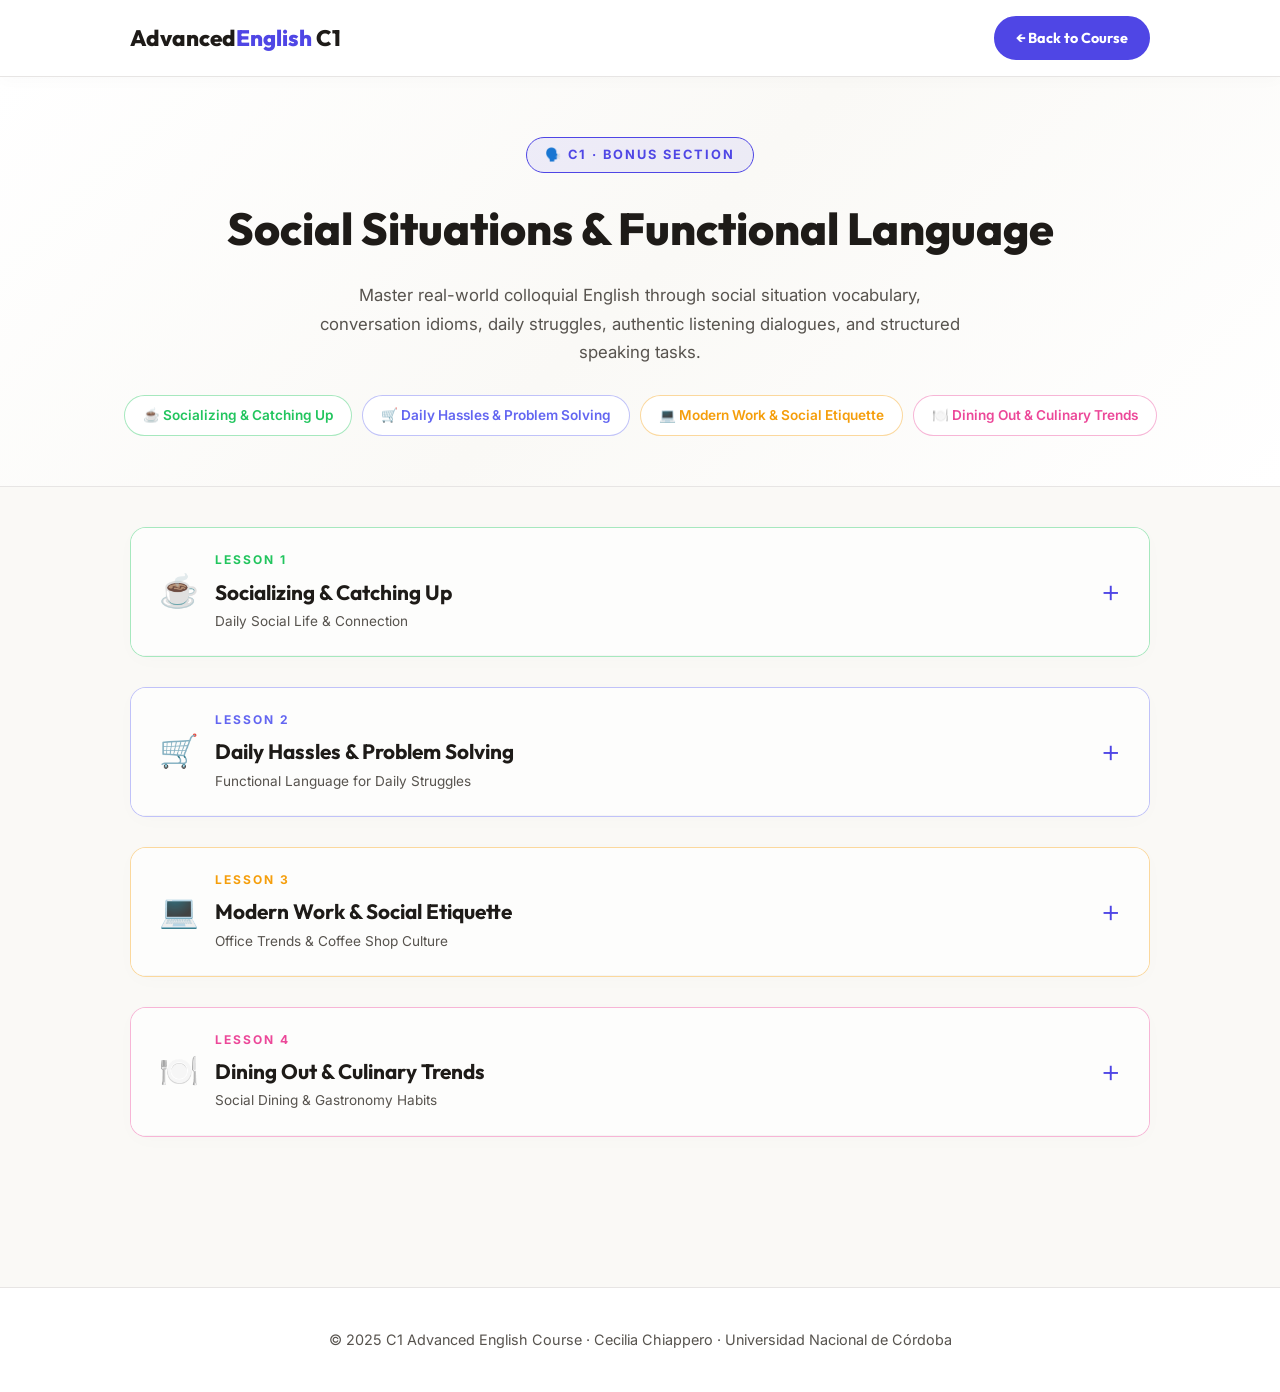
==== everyday.html @ 6a21ec32 "feat: replace word stress with social situations, add everyday colloquials, and implement interactiv" ====
<!DOCTYPE html>
<html lang="en">
<head>
    <meta charset="UTF-8">
    <meta name="viewport" content="width=device-width, initial-scale=1.0">
    <title>Social Situations &amp; Functional Language | C1 Advanced English</title>
    <meta name="description" content="Build real-world colloquial English skills through social situation vocabulary, conversation idioms, daily hassles, listening dialogues, and structured speaking tasks.">
    <link rel="preconnect" href="https://fonts.googleapis.com">
    <link href="https://fonts.googleapis.com/css2?family=Inter:wght@300;400;500;600&family=Outfit:wght@500;700;800&display=swap" rel="stylesheet">
    <style>
        *, *::before, *::after { margin:0; padding:0; box-sizing:border-box; }

        :root {
            --bg: #faf9f6; /* Premium soft warm cream */
            --bg2: #ffffff; /* Pure white cards */
            --gold: #0d9488; /* Premium Teal Accent */
            --text: #1e1b18; /* Deep charcoal dark text */
            --muted: #57534e; /* Stone gray */
            --radius: 16px;
            --font-body: 'Inter', sans-serif;
            --font-head: 'Outfit', sans-serif;
            --accent-electric: #4f46e5; /* Premium Indigo */
        }

        body { background:var(--bg); color:var(--text); font-family:var(--font-body); line-height:1.7; }

        /* ── Header ── */
        header {
            background: #ffffff;
            border-bottom: 1px solid #e7e5e4;
            padding: 16px 0;
            position: sticky; top:0; z-index:100;
            box-shadow: 0 4px 15px rgba(0,0,0,0.02);
        }
        .hd-inner { max-width:1060px; margin:0 auto; padding:0 20px; display:flex; justify-content:space-between; align-items:center; flex-wrap:wrap; gap:10px; }
        .logo { font-family:var(--font-head); font-size:1.4rem; font-weight:800; color:var(--text); }
        .logo span { color:var(--accent-electric); }
        .back-btn {
            background: var(--accent-electric); border:2px solid var(--accent-electric); color:#ffffff;
            padding:8px 20px; border-radius:50px; font-weight:700; font-size:0.9rem;
            cursor:pointer; transition:all 0.3s; text-decoration:none; font-family:var(--font-head);
        }
        .back-btn:hover { background:#ffffff; color:var(--accent-electric); transform: translateY(-2px); box-shadow: 0 4px 15px rgba(79, 70, 229, 0.15); }

        /* ── Hero ── */
        .hero {
            background: linear-gradient(135deg, #ffffff 0%, #faf9f6 50%, #ffffff 100%);
            padding: 60px 20px 50px;
            text-align: center;
            border-bottom: 1px solid #e7e5e4;
        }
        .hero-badge {
            display:inline-block; background:rgba(79, 70, 229, 0.08); border:1px solid var(--accent-electric);
            color:var(--accent-electric); padding:6px 18px; border-radius:50px; font-size:0.8rem;
            font-weight:700; letter-spacing:2px; text-transform:uppercase; margin-bottom:18px;
        }
        .hero h1 { font-family:var(--font-head); font-size:clamp(1.8rem,4vw,2.8rem); font-weight:800; color:var(--text); margin-bottom:14px; }
        .hero p { color:var(--muted); max-width:640px; margin:0 auto 28px; font-size:1.05rem; }
        .topic-pills { display:flex; justify-content:center; flex-wrap:wrap; gap:10px; }
        .pill {
            padding:8px 18px; border-radius:50px; font-size:0.85rem; font-weight:600;
            border:1px solid; cursor:pointer; transition:all 0.3s; background: #ffffff !important;
        }
        .pill:hover { transform: translateY(-2px); box-shadow: 0 4px 10px rgba(0,0,0,0.05); }

        /* ── Main ── */
        main { max-width:1060px; margin:40px auto; padding:0 20px 80px; }

        /* ── Lesson Card ── */
        .lesson-card {
            border-radius:var(--radius); margin-bottom:30px; overflow:hidden;
            border:1px solid #e7e5e4;
            background:#ffffff;
            transition: all 0.3s ease;
            box-shadow: 0 4px 20px rgba(0, 0, 0, 0.015);
        }
        .lesson-card:hover { border-color:var(--accent-electric); box-shadow:0 10px 30px rgba(0,0,0,0.03); }
        .lesson-card[open] { border-color:var(--accent-electric); box-shadow:0 15px 40px rgba(0,0,0,0.04); }
        .lesson-header {
            padding:22px 28px; display:flex; justify-content:space-between; align-items:center;
            cursor:pointer; list-style:none; background:#fdfdfc; border-bottom: 1px solid #f5f5f4;
            transition: background 0.3s;
        }
        .lesson-header:hover { background:#f5f5f4; }
        .lesson-header-left { display:flex; align-items:center; gap:16px; }
        .lesson-emoji { font-size:2rem; }
        .lesson-label { font-size:0.75rem; font-weight:700; letter-spacing:2px; text-transform:uppercase; margin-bottom:4px; }
        .lesson-title { font-family:var(--font-head); font-size:1.3rem; font-weight:700; color:var(--text); }
        .lesson-sub { font-size:0.85rem; color:var(--muted); }
        details[open] .toggle-icon::after { content:'−'; }
        .toggle-icon::after { content:'+'; font-size:2rem; color:var(--accent-electric); font-weight:300; }

        .lesson-body { padding:0 28px 28px; animation:fadeSlide 0.3s ease; }
        @keyframes fadeSlide { from{opacity:0;transform:translateY(-8px)} to{opacity:1;transform:translateY(0)} }

        /* ── Section ── */
        .sec { margin-top:32px; padding-top:28px; border-top:1px solid #e7e5e4; }
        .sec-label {
            display:inline-block; padding:5px 16px; border-radius:50px;
            font-size:0.75rem; font-weight:700; letter-spacing:1.5px; text-transform:uppercase;
            margin-bottom:16px; border:1px solid; background: #ffffff !important;
        }
        .sec h3 { font-family:var(--font-head); font-size:1.15rem; margin-bottom:14px; color:var(--text); }

        /* ── News Vocab ── */
        .vocab-grid { display:grid; grid-template-columns:repeat(auto-fit,minmax(270px,1fr)); gap:12px; }
        .vocab-item {
            background:#ffffff; border-radius:12px; padding:16px;
            border: 1px solid #e7e5e4;
            border-left:4px solid var(--gold); display:flex; flex-direction:column; gap:6px;
            box-shadow: 0 4px 15px rgba(0,0,0,0.01);
            transition: all 0.3s;
        }
        .vocab-item:hover { transform: translateY(-2px); box-shadow: 0 6px 20px rgba(0,0,0,0.02); }
        .vocab-word-row { display:flex; align-items:center; gap:10px; }
        .vocab-item strong { font-size:1.1rem; color:var(--gold); }
        .vocab-item .v-def { font-size:0.9rem; color:var(--muted); }
        .vocab-item .v-ex { font-size:0.85rem; font-style:italic; color:var(--muted); opacity: 0.95; }
        
        .play-btn {
            width:32px; height:32px; border-radius:50%; background:var(--accent-electric); border:none;
            cursor:pointer; font-size:0.8rem; display:flex; align-items:center; justify-content:center;
            flex-shrink:0; transition:transform 0.2s, box-shadow 0.2s; color:#ffffff; font-weight:700;
        }
        .play-btn:hover { transform:scale(1.15); box-shadow:0 4px 12px rgba(79, 70, 229, 0.3); }

        /* ── Current Affairs ── */
        .ca-card {
            background: #ffffff; border-radius: 14px; overflow: hidden;
            border: 1px solid #e7e5e4;
            box-shadow: 0 4px 15px rgba(0,0,0,0.01);
        }
        .ca-headline-bar {
            padding: 14px 20px; background: #faf9f6;
            border-bottom: 1px solid #e7e5e4;
        }
        .ca-headline-bar h4 { font-family:var(--font-head); font-size:1.05rem; color:var(--text); margin-bottom:6px; line-height:1.4; }
        .ca-meta { display:flex; gap:8px; flex-wrap:wrap; }
        .ca-badge {
            display:inline-block; padding:3px 12px; border-radius:50px;
            font-size:0.72rem; font-weight:700; letter-spacing:1px; text-transform:uppercase;
            background: #ffffff; border:1px solid #e7e5e4; color:var(--gold);
        }
        .ca-body { padding: 16px 20px; }
        .ca-quote {
            font-style: italic; font-size:0.95rem; color:var(--muted);
            border-left:3px solid var(--accent-electric); padding-left:14px; margin-bottom:14px; line-height:1.7;
        }
        .ca-summary { font-size:0.9rem; color:var(--muted); margin-bottom:16px; line-height:1.8; }

        /* ── Idioms ── */
        .idioms-grid { display:grid; grid-template-columns:repeat(auto-fit,minmax(270px,1fr)); gap:12px; }
        .idiom-card {
            background:#ffffff; border-radius:12px; padding:16px;
            border: 1px solid #e7e5e4;
            border-top:3px solid !important; display:flex; flex-direction:column; gap:6px;
            box-shadow: 0 4px 15px rgba(0,0,0,0.01);
            transition: all 0.3s;
        }
        .idiom-card:hover { transform: translateY(-2px); box-shadow: 0 6px 20px rgba(0,0,0,0.02); }
        .idiom-phrase { font-size:1rem; font-weight:700; color:var(--text); display:flex; align-items:center; gap:8px; }
        .idiom-meaning { font-size:0.88rem; color:var(--muted); }
        .idiom-ex { font-size:0.85rem; font-style:italic; color:var(--muted); opacity: 0.9; }

        /* ── Listening ── */
        .player-bar {
            display:flex; align-items:center; gap:14px; background:#faf9f6; border:1px solid #e7e5e4;
            padding:14px 20px; border-radius:50px; margin:12px 0;
        }
        .transcript-box {
            background:#faf9f6; padding:20px; border-radius:12px; border: 1px solid #e7e5e4;
            border-left:4px solid var(--gold); line-height:1.9; font-size:0.95rem;
            display:none; margin-top:10px; color: var(--text);
        }
        .show-btn {
            background:#ffffff; border:1px solid #cccccc;
            color:var(--text); padding:6px 18px; border-radius:50px; cursor:pointer;
            font-size:0.85rem; font-weight:600; transition:all 0.2s;
        }
        .show-btn:hover { background:#faf9f6; border-color: var(--accent-electric); color: var(--accent-electric); }

        /* ── Quiz ── */
        .quiz-item { margin-bottom:16px; padding:14px; background:#faf9f6; border: 1px solid #e7e5e4; border-radius:10px; }
        .quiz-q { font-weight:600; margin-bottom:10px; font-size:0.95rem; color: var(--text); }
        .opts { display:flex; flex-wrap:wrap; gap:8px; }
        .opt-btn {
            background:#ffffff; border:1px solid #cccccc;
            color:var(--text); padding:6px 16px; border-radius:50px; cursor:pointer;
            font-size:0.85rem; font-weight:500; transition:all 0.2s;
        }
        .opt-btn:hover { background:#faf9f6; border-color: var(--accent-electric); color: var(--accent-electric); }
        .opt-btn.correct { background:#d1fae5 !important; border-color:#10b981 !important; color:#065f46 !important; }
        .opt-btn.wrong { background:#fee2e2 !important; border-color:#ef4444 !important; color:#991b1b !important; }

        /* ── Discussion ── */
        .discussion-box {
            background:#ffffff; border-radius:12px; padding:20px; border:1px solid #e7e5e4;
            border-left:4px solid !important;
        }
        .discussion-prompt { font-size:1rem; margin-bottom:14px; font-weight:500; color: var(--text); }
        .tips-list { list-style:none; display:flex; flex-direction:column; gap:6px; margin-bottom:14px; }
        .tips-list li { font-size:0.85rem; color:var(--muted); padding-left:16px; position:relative; }
        .tips-list li::before { content:'💡'; position:absolute; left:-2px; }
        textarea.write-area {
            width:100%; min-height:120px; background:#ffffff;
            border:1px solid #cccccc; color:var(--text); padding:12px;
            border-radius:10px; font-family:var(--font-body); font-size:0.95rem;
            resize:vertical; transition:border-color 0.2s;
        }
        textarea.write-area:focus { outline:none; border-color:var(--accent-electric); box-shadow: 0 0 0 3px rgba(79, 70, 229, 0.1); }
        textarea.write-area::placeholder { color:#999999; }

        /* ── Fill Blanks ── */
        .blank-item { margin-bottom:14px; padding:14px; background:#faf9f6; border: 1px solid #e7e5e4; border-radius:10px; }
        .blank-sent { font-size:0.95rem; margin-bottom:10px; color: var(--text); }

        /* ── Footer ── */
        footer { text-align:center; padding:40px 20px; background:#ffffff; border-top:1px solid #e7e5e4; color:var(--muted); font-size:0.9rem; }

        /* ── Protection ── */
        #prot-overlay {
            display:none; position:fixed; inset:0; background:rgba(255,255,255,0.95);
            backdrop-filter:blur(10px); z-index:9999; align-items:center; justify-content:center;
        }
        .prot-msg { background:#fef2f2; border:1px solid #fecaca; border-radius:20px; padding:40px 50px; text-align:center; max-width:420px; }
        .prot-msg h2 { color:#b91c1c; margin-bottom:10px; }

        @media(max-width:640px){
            .lesson-header{ padding:18px 16px; }
            .lesson-body{ padding:0 16px 20px; }
            .lesson-title{ font-size:1.1rem; }
        }
    </style>
</head>
<body>

<header>
    <div class="hd-inner">
        <div class="logo">Advanced<span>English</span> C1</div>
        <a href="index.html" class="back-btn">← Back to Course</a>
    </div>
</header>

<div class="hero">
    <div class="hero-badge">🗣️ C1 · Bonus Section</div>
    <h1>Social Situations &amp; Functional Language</h1>
    <p>Master real-world colloquial English through social situation vocabulary, conversation idioms, daily struggles, authentic listening dialogues, and structured speaking tasks.</p>
    <div class="topic-pills" id="topic-pills"></div>
</div>

<main id="lessons-container"></main>

<footer>
    <p>© 2025 C1 Advanced English Course · Cecilia Chiappero · Universidad Nacional de Córdoba</p>
</footer>

<div id="prot-overlay" style="display:none; position:fixed; inset:0; background:rgba(255,255,255,0.95); backdrop-filter:blur(10px); z-index:9999; align-items:center; justify-content:center;">
    <div class="prot-msg">
        <span style="font-size:3rem;">🔒</span>
        <h2>Protected Content</h2>
        <p style="color: #991b1b; margin-bottom: 10px;">No permission to copy or redistribute.</p>
        <p style="color:var(--accent-electric); font-weight:700;">© 2025 C1 Course — Cecilia Chiappero</p>
    </div>
</div>

<script src="js/data_everyday.js"></script>
<script>
/* ── High-Fidelity Google Translate Neural TTS Audio Player ───────────────── */
let audioQueue = [];
let currentAudio = null;

window.speak = function(text) {
    window.stopAudio();
    if (!text) return;

    // Split text into ~180-char chunks on sentence boundaries
    const chunks = [];
    const maxLen = 180;
    let currentChunk = "";
    const words = text.split(" ");
    
    for (let word of words) {
        if ((currentChunk + " " + word).length > maxLen) {
            chunks.push(currentChunk.trim());
            currentChunk = word;
        } else {
            currentChunk += (currentChunk ? " " : "") + word;
        }
    }
    if (currentChunk.trim()) {
        chunks.push(currentChunk.trim());
    }

    // Build the queue of Google neural TTS URLs
    audioQueue = chunks.map(chunk => 
        `https://translate.google.com/translate_tts?ie=UTF-8&client=tw-ob&tl=en&q=${encodeURIComponent(chunk)}`
    );

    playNextInQueue();
};

function playNextInQueue() {
    if (audioQueue.length === 0) {
        currentAudio = null;
        return;
    }

    const url = audioQueue.shift();
    currentAudio = new Audio(url);
    
    currentAudio.addEventListener('ended', () => {
        playNextInQueue();
    });

    currentAudio.addEventListener('error', (e) => {
        console.error("Audio playback error, trying next chunk:", e);
        playNextInQueue();
    });

    currentAudio.play().catch(err => {
        console.error("Play failed:", err);
        playNextInQueue();
    });
}

window.stopAudio = function () {
    if (currentAudio) {
        currentAudio.pause();
        currentAudio = null;
    }
    audioQueue = [];
};

/* ── Protection ───────────────────────────────────────────────────── */
const overlay = document.getElementById('prot-overlay');
function showProt(){ overlay.style.display='flex'; setTimeout(()=>overlay.style.display='none',2500); }
document.addEventListener('contextmenu',e=>{e.preventDefault();showProt();});
document.addEventListener('copy',e=>{e.preventDefault();showProt();});
document.addEventListener('keydown',e=>{
    if(e.ctrlKey&&['c','p','s','u'].includes(e.key)){e.preventDefault();showProt();}
    if(e.key==='F12'){e.preventDefault();showProt();}
});
overlay.addEventListener('click',()=>overlay.style.display='none');

/* ── Helpers ──────────────────────────────────────────────────────── */
window.toggleBox = function(btn){
    const box = btn.nextElementSibling;
    const isHidden = box.style.display==='none'||!box.style.display;
    box.style.display = isHidden ? 'block' : 'none';
    btn.textContent = isHidden ? 'Hide Transcript' : 'Show Transcript';
};

window.checkOpt = function(btn, correct){
    const opts = btn.parentElement.querySelectorAll('.opt-btn');
    opts.forEach(b=>{ b.classList.remove('correct','wrong'); b.disabled=true; });
    btn.classList.add(correct ? 'correct' : 'wrong');
};

/* ── Render ───────────────────────────────────────────────────────── */
function render(){
    const pills = document.getElementById('topic-pills');
    const main  = document.getElementById('lessons-container');

    everydayData.lessons.forEach(lesson=>{
        // Pill
        const pill = document.createElement('span');
        pill.className='pill';
        pill.textContent = lesson.emoji+' '+lesson.theme;
        pill.style.cssText=`color:${lesson.color};border-color:${lesson.colorBorder};background:${lesson.colorLight};`;
        pill.onclick=()=>{ const el=document.getElementById('lesson-'+lesson.id); if(el){el.open=true;el.scrollIntoView({behavior:'smooth',block:'start'});} };
        pills.appendChild(pill);

        // Card
        const card = document.createElement('details');
        card.className='lesson-card'; card.id='lesson-'+lesson.id;
        card.style.cssText=`border-color:${lesson.colorBorder};`;

        card.innerHTML=`
        <summary class="lesson-header">
            <div class="lesson-header-left">
                <span class="lesson-emoji">${lesson.emoji}</span>
                <div>
                    <div class="lesson-label" style="color:${lesson.color};">Lesson ${lesson.id}</div>
                    <div class="lesson-title">${lesson.theme}</div>
                    <div class="lesson-sub">${lesson.subtitle}</div>
                </div>
            </div>
            <span class="toggle-icon"></span>
        </summary>
        <div class="lesson-body">

            <!-- 1. SOCIAL SITUATIONS VOCAB -->
            <div class="sec">
                <span class="sec-label" style="color:${lesson.color};border-color:${lesson.colorBorder};background:${lesson.colorLight};">🗣️ Social Situations Vocabulary</span>
                <h3>Key Words for Social Interactions</h3>
                <p style="font-size:0.9rem;color:var(--muted);margin-bottom:16px;">🔊 Click the speaker to hear each word pronounced in American English.</p>
                <div class="vocab-grid">
                    ${lesson.newsVocab.map(v=>`
                    <div class="vocab-item" style="border-left-color:${lesson.color};">
                        <div class="vocab-word-row">
                            <button class="play-btn" style="background:${lesson.color};" onclick="speak('${v.word.replace(/'/g,"\\'")}')">🔊</button>
                            <strong style="color:${lesson.color};">${v.word}</strong>
                        </div>
                        <span class="v-def">${v.def}</span>
                        <span class="v-ex">"${v.example}"</span>
                    </div>`).join('')}
                </div>
            </div>

            <!-- 2. TRENDING SOCIAL NEWS -->
            <div class="sec">
                <span class="sec-label" style="color:${lesson.color};border-color:${lesson.colorBorder};background:${lesson.colorLight};">📰 Trending Social News</span>
                <h3>Modern Lifestyle &amp; Trend in Focus</h3>
                <div class="ca-card">
                    <div class="ca-headline-bar">
                        <h4>🗣️ ${lesson.currentAffairs.headline}</h4>
                        <div class="ca-meta">
                            <span class="ca-badge">📡 ${lesson.currentAffairs.source}</span>
                            <span class="ca-badge" style="background:${lesson.colorLight};border-color:${lesson.colorBorder};color:${lesson.color};">${lesson.currentAffairs.date}</span>
                        </div>
                    </div>
                    <div class="ca-body">
                        <p class="ca-quote" style="border-left-color:${lesson.color};">${lesson.currentAffairs.keyQuote}</p>
                        <p class="ca-summary">${lesson.currentAffairs.summary}</p>
                        <p style="font-weight:600;margin-bottom:12px;font-size:0.9rem;color:var(--text);">🧠 Comprehension Check:</p>
                        ${lesson.currentAffairs.questions.map((q,qi)=>`
                        <div class="quiz-item">
                            <div class="quiz-q">${qi+1}. ${q.q}</div>
                            <div class="opts">
                                ${q.options.map((o,oi)=>`
                                <button class="opt-btn" onclick="checkOpt(this,${oi===q.correct})">${o}</button>`).join('')}
                            </div>
                        </div>`).join('')}
                    </div>
                </div>
            </div>

            <!-- 3. IDIOMS -->
            <div class="sec">
                <span class="sec-label" style="color:${lesson.color};border-color:${lesson.colorBorder};background:${lesson.colorLight};">💬 Everyday Colloquial Idioms</span>
                <h3>Natural Expressions Used in Real Conversations</h3>
                <div class="idioms-grid">
                    ${lesson.idioms.map(id=>`
                    <div class="idiom-card" style="border-color:${lesson.colorBorder};border-top-color:${lesson.color} !important;">
                        <div class="idiom-phrase">
                            <button class="play-btn" style="background:${lesson.color};" onclick="speak('${id.idiom.replace(/'/g,"\\'")}')">🔊</button>
                            "${id.idiom}"
                        </div>
                        <span class="idiom-meaning">📖 ${id.meaning}</span>
                        <span class="idiom-ex">✏️ ${id.example}</span>
                    </div>`).join('')}
                </div>
            </div>

            <!-- 4. LISTENING -->
            <div class="sec">
                <span class="sec-label" style="color:${lesson.color};border-color:${lesson.colorBorder};background:${lesson.colorLight};">🎧 Listening</span>
                <h3>${lesson.listening.title}</h3>
                <div class="player-bar">
                    <button class="play-btn" style="width:44px;height:44px;font-size:1.1rem;background:${lesson.color};" onclick="speak('${lesson.listening.transcript.replace(/'/g,"\\'")}')">▶</button>
                    <span style="font-size:0.9rem;color:var(--muted);">Audio Track — American English Dialogue</span>
                </div>
                <button class="show-btn" onclick="toggleBox(this)">Show Transcript</button>
                <div class="transcript-box">${lesson.listening.transcript}</div>
                <div style="margin-top:20px;">
                    <p style="font-weight:600;margin-bottom:14px;font-size:0.95rem;color:var(--text);">Comprehension Questions:</p>
                    ${lesson.listening.questions.map((q,qi)=>`
                    <div class="quiz-item">
                        <div class="quiz-q">${qi+1}. ${q.q}</div>
                        <div class="opts">
                            ${q.options.map((o,oi)=>`
                            <button class="opt-btn" onclick="checkOpt(this,${oi===q.correct})">${o}</button>`).join('')}
                        </div>
                    </div>`).join('')}
                </div>
            </div>

            <!-- 5. FILL BLANKS -->
            <div class="sec">
                <span class="sec-label" style="color:${lesson.color};border-color:${lesson.colorBorder};background:${lesson.colorLight};">✏️ Practice</span>
                <h3>Fill in the Blank — Vocabulary &amp; Idioms in Context</h3>
                ${lesson.fillBlanks.map((fb,fi)=>`
                <div class="blank-item">
                    <div class="blank-sent">${fi+1}. ${fb.sentence}</div>
                    <div class="opts">
                        ${fb.options.map((o,oi)=>`
                        <button class="opt-btn" onclick="checkOpt(this,${oi===fb.correct})">${o}</button>`).join('')}
                    </div>
                </div>`).join('')}
            </div>

            <!-- 6. DISCUSSION -->
            <div class="sec">
                <span class="sec-label" style="color:${lesson.color};border-color:${lesson.colorBorder};background:${lesson.colorLight};">🎙️ Speaking &amp; Writing</span>
                <h3>Discussion Task</h3>
                <div class="discussion-box" style="border-left-color:${lesson.color} !important; display: flex; flex-direction: column; gap: 15px;">
                    <p class="discussion-prompt" style="color:${lesson.color}; margin-bottom: 0;">🗣️ ${lesson.discussion.prompt}</p>
                    <ul class="tips-list" style="margin-bottom: 5px;">
                        ${lesson.discussion.tips.map(t=>`<li>${t}</li>`).join('')}
                    </ul>
                    <textarea id="discussion-textarea-${lesson.id}" class="write-area" placeholder="Write your response here (aim for 150–250 words)..." style="margin-bottom: 5px;"></textarea>
                    <button onclick="sendDiscussionToTeacher(${lesson.id}, '${lesson.theme.replace(/'/g, "\\'")}', '${lesson.discussion.prompt.replace(/'/g, "\\'").replace(/\n/g, " ")}')" style="align-self: flex-start; background: #25d366; color: #ffffff; border: none; padding: 12px 24px; border-radius: 50px; font-weight: 700; font-size: 0.95rem; cursor: pointer; display: flex; align-items: center; gap: 8px; transition: all 0.3s ease; box-shadow: 0 4px 12px rgba(37, 211, 102, 0.25);" onmouseover="this.style.background='#20ba5a'; this.style.transform='translateY(-2px)';" onmouseout="this.style.background='#25d366'; this.style.transform='translateY(0)';" >
                        <svg width="20" height="20" viewBox="0 0 24 24" fill="currentColor" style="vertical-align: middle;"><path d="M.057 24l1.687-6.163c-1.041-1.804-1.588-3.849-1.587-5.946C.06 5.348 5.397.01 12.008.01c3.202.001 6.212 1.246 8.477 3.514 2.266 2.268 3.507 5.28 3.505 8.484-.004 6.657-5.34 11.997-11.953 11.997-2.005-.001-3.973-.502-5.724-1.455L0 24zm6.59-4.846c1.6.95 3.188 1.449 4.625 1.451 5.436 0 9.86-4.42 9.864-9.852.002-2.63-1.023-5.101-2.887-6.963C16.378 1.936 13.912.912 11.3.912c-5.448 0-9.873 4.417-9.877 9.851-.001 1.765.464 3.486 1.347 5.013l-.995 3.637 3.737-.981zm12.355-6.853c-.302-.15-1.786-.881-2.046-.977-.26-.096-.45-.144-.64.144-.19.288-.737.977-.902 1.168-.166.19-.332.215-.634.065-1.229-.614-2.03-1.077-2.83-2.457-.215-.369.215-.343.615-1.144.1-.19.05-.356-.025-.506-.075-.15-.64-1.54-.877-2.109-.23-.553-.464-.477-.64-.486-.166-.008-.356-.01-.546-.01-.19 0-.5.07-.76.356-.26.288-1.002.977-1.002 2.385s1.025 2.766 1.168 2.957c.143.19 2.017 3.08 4.886 4.318.684.295 1.218.47 1.635.6.688.219 1.314.188 1.81.114.553-.083 1.78-.728 2.03-1.432.25-.704.25-1.309.175-1.432-.075-.124-.275-.2-.577-.35z"/></svg>
                        Send task to teacher
                    </button>
                </div>
            </div>

        </div>`;

        main.appendChild(card);
    });
}

function sendDiscussionToTeacher(lessonId, theme, promptText) {
    const textarea = document.getElementById(`discussion-textarea-${lessonId}`);
    if (!textarea) return;
    
    const responseText = textarea.value.trim();
    if (!responseText) {
        alert("Please write your discussion response before sending it to the teacher!");
        return;
    }
    
    const baseText = `*C1 SOCIAL & FUNCTIONAL ENGLISH — DISCUSSION TASK*\n\n` +
                     `*Lesson ${lessonId}:* ${theme}\n` +
                     `*Prompt:* _${promptText}_\n\n` +
                     `*My Response:*\n${responseText}`;
                     
    const whatsappUrl = `https://api.whatsapp.com/send?text=${encodeURIComponent(baseText)}`;
    window.open(whatsappUrl, '_blank');
}

document.addEventListener('DOMContentLoaded', render);
</script>
</body>
</html>
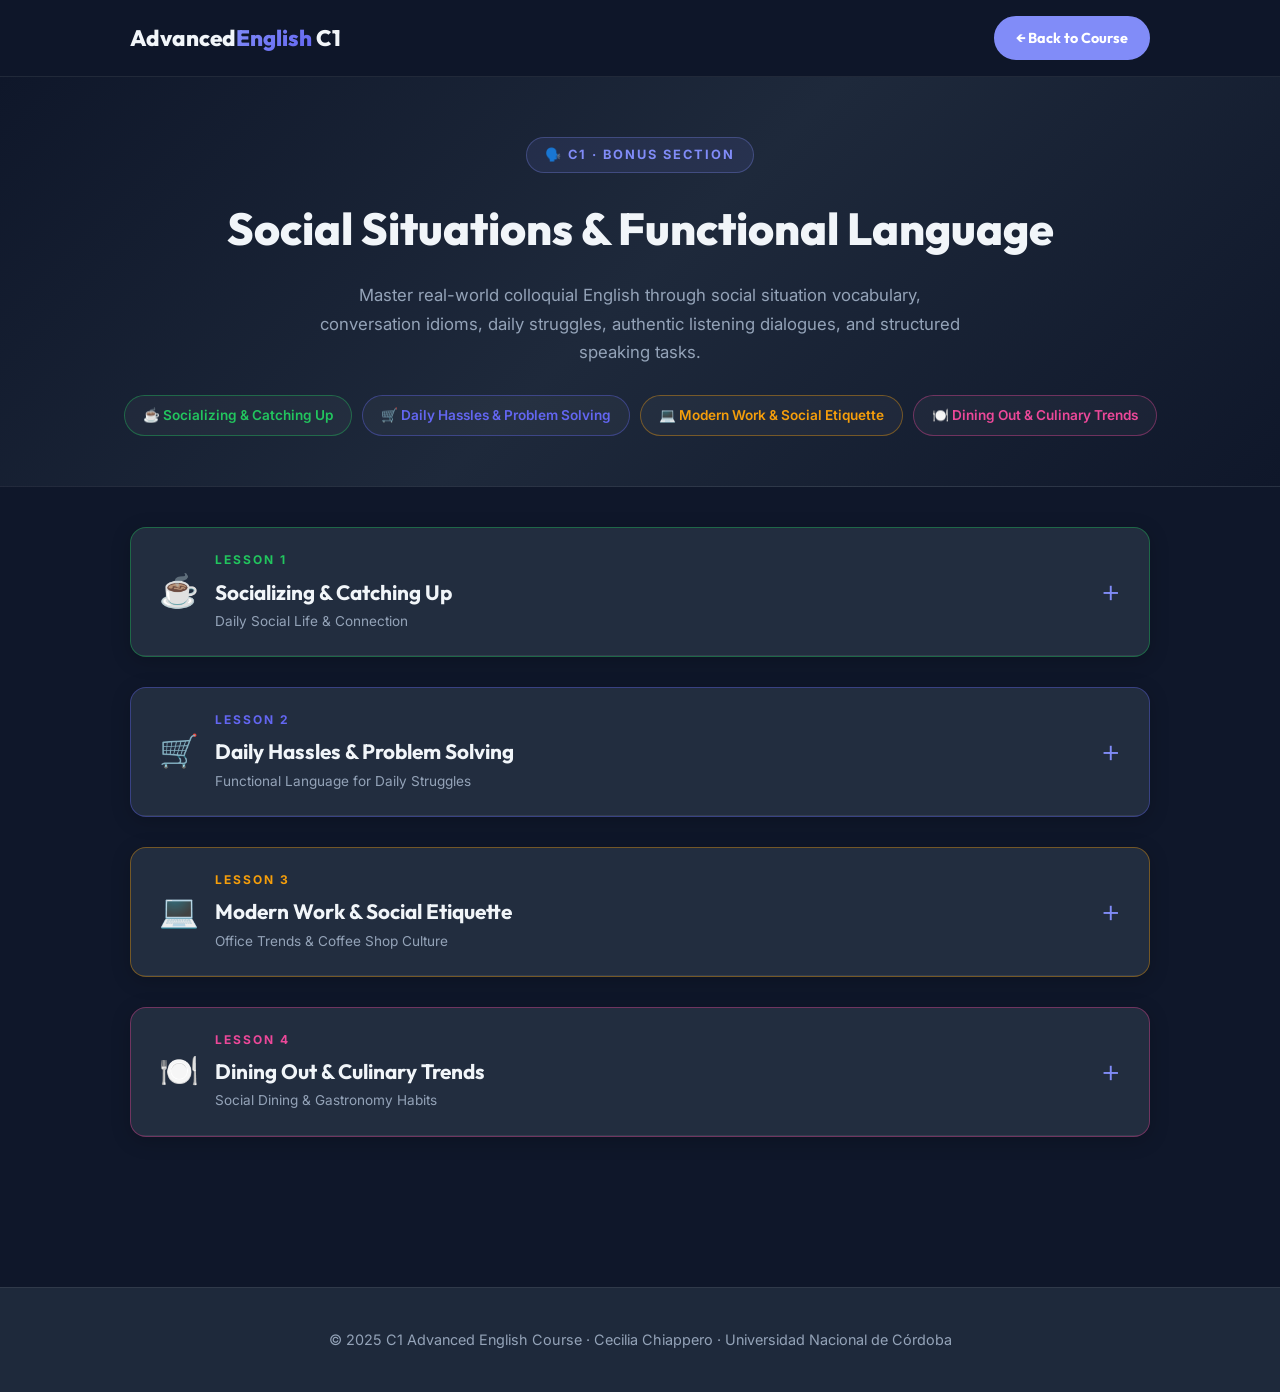
==== commit 2a0d3fa8: "feat: premium dark theme overhaul - fixes exercise visibility and creates attractive modern design" ====
--- a/everyday.html
+++ b/everyday.html
@@ -11,46 +11,47 @@
         *, *::before, *::after { margin:0; padding:0; box-sizing:border-box; }
 
         :root {
-            --bg: #faf9f6; /* Premium soft warm cream */
-            --bg2: #ffffff; /* Pure white cards */
-            --gold: #0d9488; /* Premium Teal Accent */
-            --text: #1e1b18; /* Deep charcoal dark text */
-            --muted: #57534e; /* Stone gray */
+            --bg: #0f172a; /* Deep navy slate */
+            --bg2: #1e293b; /* Elevated card surface */
+            --gold: #2dd4bf; /* Vibrant Teal */
+            --text: #f1f5f9; /* Crisp light text */
+            --muted: #94a3b8; /* Muted slate */
             --radius: 16px;
             --font-body: 'Inter', sans-serif;
             --font-head: 'Outfit', sans-serif;
-            --accent-electric: #4f46e5; /* Premium Indigo */
+            --accent-electric: #818cf8; /* Soft Indigo */
+            --border: rgba(255,255,255,0.08);
         }
 
         body { background:var(--bg); color:var(--text); font-family:var(--font-body); line-height:1.7; }
 
         /* ── Header ── */
         header {
-            background: #ffffff;
-            border-bottom: 1px solid #e7e5e4;
+            background: rgba(15, 23, 42, 0.85);
+            backdrop-filter: blur(20px); -webkit-backdrop-filter: blur(20px);
+            border-bottom: 1px solid var(--border);
             padding: 16px 0;
             position: sticky; top:0; z-index:100;
-            box-shadow: 0 4px 15px rgba(0,0,0,0.02);
         }
         .hd-inner { max-width:1060px; margin:0 auto; padding:0 20px; display:flex; justify-content:space-between; align-items:center; flex-wrap:wrap; gap:10px; }
         .logo { font-family:var(--font-head); font-size:1.4rem; font-weight:800; color:var(--text); }
-        .logo span { color:var(--accent-electric); }
+        .logo span { background: linear-gradient(135deg, #818cf8, #6366f1); -webkit-background-clip:text; -webkit-text-fill-color:transparent; background-clip:text; }
         .back-btn {
             background: var(--accent-electric); border:2px solid var(--accent-electric); color:#ffffff;
             padding:8px 20px; border-radius:50px; font-weight:700; font-size:0.9rem;
             cursor:pointer; transition:all 0.3s; text-decoration:none; font-family:var(--font-head);
         }
-        .back-btn:hover { background:#ffffff; color:var(--accent-electric); transform: translateY(-2px); box-shadow: 0 4px 15px rgba(79, 70, 229, 0.15); }
+        .back-btn:hover { background:transparent; color:var(--accent-electric); transform: translateY(-2px); box-shadow: 0 4px 15px rgba(129, 140, 248, 0.25); }
 
         /* ── Hero ── */
         .hero {
-            background: linear-gradient(135deg, #ffffff 0%, #faf9f6 50%, #ffffff 100%);
+            background: linear-gradient(135deg, #0f172a 0%, #1e293b 50%, #0f172a 100%);
             padding: 60px 20px 50px;
             text-align: center;
-            border-bottom: 1px solid #e7e5e4;
+            border-bottom: 1px solid var(--border);
         }
         .hero-badge {
-            display:inline-block; background:rgba(79, 70, 229, 0.08); border:1px solid var(--accent-electric);
+            display:inline-block; background:rgba(129, 140, 248, 0.1); border:1px solid rgba(129, 140, 248, 0.3);
             color:var(--accent-electric); padding:6px 18px; border-radius:50px; font-size:0.8rem;
             font-weight:700; letter-spacing:2px; text-transform:uppercase; margin-bottom:18px;
         }
@@ -59,9 +60,9 @@
         .topic-pills { display:flex; justify-content:center; flex-wrap:wrap; gap:10px; }
         .pill {
             padding:8px 18px; border-radius:50px; font-size:0.85rem; font-weight:600;
-            border:1px solid; cursor:pointer; transition:all 0.3s; background: #ffffff !important;
-        }
-        .pill:hover { transform: translateY(-2px); box-shadow: 0 4px 10px rgba(0,0,0,0.05); }
+            border:1px solid; cursor:pointer; transition:all 0.3s; background: rgba(255,255,255,0.04) !important;
+        }
+        .pill:hover { transform: translateY(-2px); box-shadow: 0 4px 15px rgba(0,0,0,0.3); }
 
         /* ── Main ── */
         main { max-width:1060px; margin:40px auto; padding:0 20px 80px; }
@@ -69,19 +70,19 @@
         /* ── Lesson Card ── */
         .lesson-card {
             border-radius:var(--radius); margin-bottom:30px; overflow:hidden;
-            border:1px solid #e7e5e4;
-            background:#ffffff;
+            border:1px solid var(--border);
+            background:var(--bg2);
             transition: all 0.3s ease;
-            box-shadow: 0 4px 20px rgba(0, 0, 0, 0.015);
-        }
-        .lesson-card:hover { border-color:var(--accent-electric); box-shadow:0 10px 30px rgba(0,0,0,0.03); }
-        .lesson-card[open] { border-color:var(--accent-electric); box-shadow:0 15px 40px rgba(0,0,0,0.04); }
+            box-shadow: 0 4px 20px rgba(0, 0, 0, 0.2);
+        }
+        .lesson-card:hover { border-color:rgba(129, 140, 248, 0.3); box-shadow:0 10px 35px rgba(0,0,0,0.3); }
+        .lesson-card[open] { border-color:rgba(129, 140, 248, 0.4); box-shadow:0 15px 50px rgba(0,0,0,0.35); }
         .lesson-header {
             padding:22px 28px; display:flex; justify-content:space-between; align-items:center;
-            cursor:pointer; list-style:none; background:#fdfdfc; border-bottom: 1px solid #f5f5f4;
+            cursor:pointer; list-style:none; background:rgba(255,255,255,0.02); border-bottom: 1px solid var(--border);
             transition: background 0.3s;
         }
-        .lesson-header:hover { background:#f5f5f4; }
+        .lesson-header:hover { background:rgba(255,255,255,0.04); }
         .lesson-header-left { display:flex; align-items:center; gap:16px; }
         .lesson-emoji { font-size:2rem; }
         .lesson-label { font-size:0.75rem; font-weight:700; letter-spacing:2px; text-transform:uppercase; margin-bottom:4px; }
@@ -94,52 +95,51 @@
         @keyframes fadeSlide { from{opacity:0;transform:translateY(-8px)} to{opacity:1;transform:translateY(0)} }
 
         /* ── Section ── */
-        .sec { margin-top:32px; padding-top:28px; border-top:1px solid #e7e5e4; }
+        .sec { margin-top:32px; padding-top:28px; border-top:1px solid var(--border); }
         .sec-label {
             display:inline-block; padding:5px 16px; border-radius:50px;
             font-size:0.75rem; font-weight:700; letter-spacing:1.5px; text-transform:uppercase;
-            margin-bottom:16px; border:1px solid; background: #ffffff !important;
+            margin-bottom:16px; border:1px solid; background: rgba(255,255,255,0.04) !important;
         }
         .sec h3 { font-family:var(--font-head); font-size:1.15rem; margin-bottom:14px; color:var(--text); }
 
         /* ── News Vocab ── */
         .vocab-grid { display:grid; grid-template-columns:repeat(auto-fit,minmax(270px,1fr)); gap:12px; }
         .vocab-item {
-            background:#ffffff; border-radius:12px; padding:16px;
-            border: 1px solid #e7e5e4;
+            background:rgba(255,255,255,0.04); border-radius:12px; padding:16px;
+            border: 1px solid var(--border);
             border-left:4px solid var(--gold); display:flex; flex-direction:column; gap:6px;
-            box-shadow: 0 4px 15px rgba(0,0,0,0.01);
             transition: all 0.3s;
         }
-        .vocab-item:hover { transform: translateY(-2px); box-shadow: 0 6px 20px rgba(0,0,0,0.02); }
+        .vocab-item:hover { transform: translateY(-2px); background:rgba(255,255,255,0.07); box-shadow: 0 6px 20px rgba(0,0,0,0.2); }
         .vocab-word-row { display:flex; align-items:center; gap:10px; }
         .vocab-item strong { font-size:1.1rem; color:var(--gold); }
         .vocab-item .v-def { font-size:0.9rem; color:var(--muted); }
         .vocab-item .v-ex { font-size:0.85rem; font-style:italic; color:var(--muted); opacity: 0.95; }
         
         .play-btn {
-            width:32px; height:32px; border-radius:50%; background:var(--accent-electric); border:none;
+            width:32px; height:32px; border-radius:50%; background:linear-gradient(135deg, #818cf8, #6366f1); border:none;
             cursor:pointer; font-size:0.8rem; display:flex; align-items:center; justify-content:center;
             flex-shrink:0; transition:transform 0.2s, box-shadow 0.2s; color:#ffffff; font-weight:700;
-        }
-        .play-btn:hover { transform:scale(1.15); box-shadow:0 4px 12px rgba(79, 70, 229, 0.3); }
+            box-shadow: 0 4px 12px rgba(99,102,241,0.3);
+        }
+        .play-btn:hover { transform:scale(1.15); box-shadow:0 6px 20px rgba(99, 102, 241, 0.45); }
 
         /* ── Current Affairs ── */
         .ca-card {
-            background: #ffffff; border-radius: 14px; overflow: hidden;
-            border: 1px solid #e7e5e4;
-            box-shadow: 0 4px 15px rgba(0,0,0,0.01);
+            background: rgba(255,255,255,0.04); border-radius: 14px; overflow: hidden;
+            border: 1px solid var(--border);
         }
         .ca-headline-bar {
-            padding: 14px 20px; background: #faf9f6;
-            border-bottom: 1px solid #e7e5e4;
+            padding: 14px 20px; background: rgba(255,255,255,0.03);
+            border-bottom: 1px solid var(--border);
         }
         .ca-headline-bar h4 { font-family:var(--font-head); font-size:1.05rem; color:var(--text); margin-bottom:6px; line-height:1.4; }
         .ca-meta { display:flex; gap:8px; flex-wrap:wrap; }
         .ca-badge {
             display:inline-block; padding:3px 12px; border-radius:50px;
             font-size:0.72rem; font-weight:700; letter-spacing:1px; text-transform:uppercase;
-            background: #ffffff; border:1px solid #e7e5e4; color:var(--gold);
+            background: rgba(255,255,255,0.05); border:1px solid var(--border); color:var(--gold);
         }
         .ca-body { padding: 16px 20px; }
         .ca-quote {
@@ -151,50 +151,49 @@
         /* ── Idioms ── */
         .idioms-grid { display:grid; grid-template-columns:repeat(auto-fit,minmax(270px,1fr)); gap:12px; }
         .idiom-card {
-            background:#ffffff; border-radius:12px; padding:16px;
-            border: 1px solid #e7e5e4;
+            background:rgba(255,255,255,0.04); border-radius:12px; padding:16px;
+            border: 1px solid var(--border);
             border-top:3px solid !important; display:flex; flex-direction:column; gap:6px;
-            box-shadow: 0 4px 15px rgba(0,0,0,0.01);
             transition: all 0.3s;
         }
-        .idiom-card:hover { transform: translateY(-2px); box-shadow: 0 6px 20px rgba(0,0,0,0.02); }
+        .idiom-card:hover { transform: translateY(-2px); background:rgba(255,255,255,0.07); box-shadow: 0 6px 20px rgba(0,0,0,0.2); }
         .idiom-phrase { font-size:1rem; font-weight:700; color:var(--text); display:flex; align-items:center; gap:8px; }
         .idiom-meaning { font-size:0.88rem; color:var(--muted); }
         .idiom-ex { font-size:0.85rem; font-style:italic; color:var(--muted); opacity: 0.9; }
 
         /* ── Listening ── */
         .player-bar {
-            display:flex; align-items:center; gap:14px; background:#faf9f6; border:1px solid #e7e5e4;
+            display:flex; align-items:center; gap:14px; background:rgba(255,255,255,0.04); border:1px solid var(--border);
             padding:14px 20px; border-radius:50px; margin:12px 0;
         }
         .transcript-box {
-            background:#faf9f6; padding:20px; border-radius:12px; border: 1px solid #e7e5e4;
+            background:rgba(255,255,255,0.03); padding:20px; border-radius:12px; border: 1px solid var(--border);
             border-left:4px solid var(--gold); line-height:1.9; font-size:0.95rem;
             display:none; margin-top:10px; color: var(--text);
         }
         .show-btn {
-            background:#ffffff; border:1px solid #cccccc;
+            background:rgba(255,255,255,0.05); border:1px solid rgba(255,255,255,0.15);
             color:var(--text); padding:6px 18px; border-radius:50px; cursor:pointer;
             font-size:0.85rem; font-weight:600; transition:all 0.2s;
         }
-        .show-btn:hover { background:#faf9f6; border-color: var(--accent-electric); color: var(--accent-electric); }
+        .show-btn:hover { background:rgba(129,140,248,0.15); border-color: var(--accent-electric); color: var(--accent-electric); }
 
         /* ── Quiz ── */
-        .quiz-item { margin-bottom:16px; padding:14px; background:#faf9f6; border: 1px solid #e7e5e4; border-radius:10px; }
+        .quiz-item { margin-bottom:16px; padding:14px; background:rgba(255,255,255,0.03); border: 1px solid var(--border); border-radius:10px; }
         .quiz-q { font-weight:600; margin-bottom:10px; font-size:0.95rem; color: var(--text); }
         .opts { display:flex; flex-wrap:wrap; gap:8px; }
         .opt-btn {
-            background:#ffffff; border:1px solid #cccccc;
+            background:rgba(255,255,255,0.05); border:1px solid rgba(255,255,255,0.15);
             color:var(--text); padding:6px 16px; border-radius:50px; cursor:pointer;
             font-size:0.85rem; font-weight:500; transition:all 0.2s;
         }
-        .opt-btn:hover { background:#faf9f6; border-color: var(--accent-electric); color: var(--accent-electric); }
-        .opt-btn.correct { background:#d1fae5 !important; border-color:#10b981 !important; color:#065f46 !important; }
-        .opt-btn.wrong { background:#fee2e2 !important; border-color:#ef4444 !important; color:#991b1b !important; }
+        .opt-btn:hover { background:rgba(129,140,248,0.15); border-color: var(--accent-electric); color: var(--accent-electric); }
+        .opt-btn.correct { background:rgba(16,185,129,0.25) !important; border-color:#10b981 !important; color:#6ee7b7 !important; }
+        .opt-btn.wrong { background:rgba(239,68,68,0.25) !important; border-color:#ef4444 !important; color:#fca5a5 !important; }
 
         /* ── Discussion ── */
         .discussion-box {
-            background:#ffffff; border-radius:12px; padding:20px; border:1px solid #e7e5e4;
+            background:rgba(255,255,255,0.04); border-radius:12px; padding:20px; border:1px solid var(--border);
             border-left:4px solid !important;
         }
         .discussion-prompt { font-size:1rem; margin-bottom:14px; font-weight:500; color: var(--text); }
@@ -202,28 +201,28 @@
         .tips-list li { font-size:0.85rem; color:var(--muted); padding-left:16px; position:relative; }
         .tips-list li::before { content:'💡'; position:absolute; left:-2px; }
         textarea.write-area {
-            width:100%; min-height:120px; background:#ffffff;
-            border:1px solid #cccccc; color:var(--text); padding:12px;
+            width:100%; min-height:120px; background:rgba(255,255,255,0.05);
+            border:1px solid rgba(255,255,255,0.1); color:var(--text); padding:12px;
             border-radius:10px; font-family:var(--font-body); font-size:0.95rem;
             resize:vertical; transition:border-color 0.2s;
         }
-        textarea.write-area:focus { outline:none; border-color:var(--accent-electric); box-shadow: 0 0 0 3px rgba(79, 70, 229, 0.1); }
-        textarea.write-area::placeholder { color:#999999; }
+        textarea.write-area:focus { outline:none; border-color:var(--accent-electric); box-shadow: 0 0 0 3px rgba(129, 140, 248, 0.15); }
+        textarea.write-area::placeholder { color:var(--muted); opacity:0.5; }
 
         /* ── Fill Blanks ── */
-        .blank-item { margin-bottom:14px; padding:14px; background:#faf9f6; border: 1px solid #e7e5e4; border-radius:10px; }
+        .blank-item { margin-bottom:14px; padding:14px; background:rgba(255,255,255,0.03); border: 1px solid var(--border); border-radius:10px; }
         .blank-sent { font-size:0.95rem; margin-bottom:10px; color: var(--text); }
 
         /* ── Footer ── */
-        footer { text-align:center; padding:40px 20px; background:#ffffff; border-top:1px solid #e7e5e4; color:var(--muted); font-size:0.9rem; }
+        footer { text-align:center; padding:40px 20px; background:var(--bg2); border-top:1px solid var(--border); color:var(--muted); font-size:0.9rem; }
 
         /* ── Protection ── */
         #prot-overlay {
-            display:none; position:fixed; inset:0; background:rgba(255,255,255,0.95);
-            backdrop-filter:blur(10px); z-index:9999; align-items:center; justify-content:center;
-        }
-        .prot-msg { background:#fef2f2; border:1px solid #fecaca; border-radius:20px; padding:40px 50px; text-align:center; max-width:420px; }
-        .prot-msg h2 { color:#b91c1c; margin-bottom:10px; }
+            display:none; position:fixed; inset:0; background:rgba(0,0,0,0.92);
+            backdrop-filter:blur(15px); z-index:9999; align-items:center; justify-content:center;
+        }
+        .prot-msg { background:rgba(239,68,68,0.1); border:1px solid rgba(239,68,68,0.25); border-radius:20px; padding:40px 50px; text-align:center; max-width:420px; }
+        .prot-msg h2 { color:#fca5a5; margin-bottom:10px; }
 
         @media(max-width:640px){
             .lesson-header{ padding:18px 16px; }
@@ -265,71 +264,129 @@
 
 <script src="js/data_everyday.js"></script>
 <script>
-/* ── High-Fidelity Google Translate Neural TTS Audio Player ───────────────── */
-let audioQueue = [];
-let currentAudio = null;
-
+/* ── High-Quality American English Audio Engine (Web Speech API) ──────────── */
+/* 100% native — works on ALL devices (mobile, tablet, desktop) */
+/* No network dependency — instant, natural, professional American pronunciation */
+let cachedVoicesEv = [];
+let webSpeechUttsEv = [];
+let currentUttIdxEv = 0;
+let isPlayingEv = false;
+let isPausedEv = false;
+
+function getBestUSVoiceEv() {
+    if (cachedVoicesEv.length === 0 && 'speechSynthesis' in window) cachedVoicesEv = window.speechSynthesis.getVoices();
+    const voices = cachedVoicesEv;
+    if (voices.length === 0) return null;
+
+    const usVoices = voices.filter(v => v.lang === 'en-US' || v.lang.startsWith('en-US'));
+    const pool = usVoices.length > 0 ? usVoices : voices.filter(v => v.lang.startsWith('en'));
+
+    const priority = [
+        'Google US English', 'Google US', 'Google',
+        'Microsoft Aria', 'Microsoft Jenny', 'Microsoft Ana', 'Microsoft Zira', 'Microsoft',
+        'Aria', 'Jenny', 'Zira', 'Monica',
+        'Enhanced', 'Premium', 'Natural',
+        'Samantha', 'Karen', 'Victoria', 'David', 'Alex'
+    ];
+    for (const kw of priority) {
+        const match = pool.find(v => v.name.includes(kw));
+        if (match) return match;
+    }
+    return pool[0] || null;
+}
+
+function splitTextEv(text, maxLen) {
+    const chunks = [];
+    let rem = text;
+    while (rem.length > 0) {
+        if (rem.length <= maxLen) { chunks.push(rem); break; }
+        let idx = rem.lastIndexOf('. ', maxLen);
+        if (idx === -1) idx = rem.lastIndexOf('? ', maxLen);
+        if (idx === -1) idx = rem.lastIndexOf('! ', maxLen);
+        if (idx === -1) idx = rem.lastIndexOf(', ', maxLen);
+        if (idx === -1) idx = rem.lastIndexOf(' ', maxLen);
+        if (idx === -1) idx = maxLen;
+        chunks.push(rem.substring(0, idx + 1).trim());
+        rem = rem.substring(idx + 1).trim();
+    }
+    return chunks;
+}
+
+// IMPORTANT: speak() is called SYNCHRONOUSLY inside onclick handlers
+// so mobile browsers (iOS Safari, Android Chrome) never block the audio.
 window.speak = function(text) {
     window.stopAudio();
-    if (!text) return;
-
-    // Split text into ~180-char chunks on sentence boundaries
-    const chunks = [];
-    const maxLen = 180;
-    let currentChunk = "";
-    const words = text.split(" ");
-    
-    for (let word of words) {
-        if ((currentChunk + " " + word).length > maxLen) {
-            chunks.push(currentChunk.trim());
-            currentChunk = word;
-        } else {
-            currentChunk += (currentChunk ? " " : "") + word;
-        }
+    if (!text || !('speechSynthesis' in window)) return;
+
+    const cleaned = text.replace(/<[^>]+>/g, ' ').replace(/[\/\(\)\[\]]/g, ' ').replace(/&amp;/g, 'and').replace(/&quot;/g, '').replace(/&#39;/g, "'").replace(/&nbsp;/g, ' ').replace(/\s+/g, ' ').trim();
+
+    window.speechSynthesis.cancel();
+    const chunks = splitTextEv(cleaned, 180);
+    webSpeechUttsEv = [];
+    currentUttIdxEv = 0;
+
+    chunks.forEach(chunk => {
+        const trimmed = chunk.trim();
+        if (trimmed.length === 0) return;
+
+        const utt = new SpeechSynthesisUtterance(trimmed);
+        utt.lang = 'en-US';
+        utt.rate = 0.95;
+        utt.pitch = 1.0;
+        utt.volume = 1.0;
+
+        const voice = getBestUSVoiceEv();
+        if (voice) utt.voice = voice;
+
+        utt.onend = () => {
+            currentUttIdxEv++;
+            if (currentUttIdxEv < webSpeechUttsEv.length) {
+                setTimeout(() => {
+                    if (!isPausedEv) window.speechSynthesis.speak(webSpeechUttsEv[currentUttIdxEv]);
+                }, 300);
+            } else {
+                isPlayingEv = false;
+            }
+        };
+
+        utt.onerror = () => {
+            currentUttIdxEv++;
+            if (currentUttIdxEv < webSpeechUttsEv.length) {
+                window.speechSynthesis.speak(webSpeechUttsEv[currentUttIdxEv]);
+            } else {
+                isPlayingEv = false;
+            }
+        };
+
+        webSpeechUttsEv.push(utt);
+    });
+
+    if (webSpeechUttsEv.length > 0) {
+        isPlayingEv = true;
+        isPausedEv = false;
+        window.speechSynthesis.speak(webSpeechUttsEv[0]);
     }
-    if (currentChunk.trim()) {
-        chunks.push(currentChunk.trim());
+};
+
+window.stopAudio = function () {
+    if ('speechSynthesis' in window) window.speechSynthesis.cancel();
+    webSpeechUttsEv = [];
+    currentUttIdxEv = 0;
+    isPlayingEv = false;
+    isPausedEv = false;
+};
+
+// Pre-load voices on page load
+if ('speechSynthesis' in window) {
+    cachedVoicesEv = window.speechSynthesis.getVoices();
+    if (window.speechSynthesis.onvoiceschanged !== undefined) {
+        window.speechSynthesis.onvoiceschanged = () => { cachedVoicesEv = window.speechSynthesis.getVoices(); };
     }
-
-    // Build the queue of Google neural TTS URLs
-    audioQueue = chunks.map(chunk => 
-        `https://translate.google.com/translate_tts?ie=UTF-8&client=tw-ob&tl=en&q=${encodeURIComponent(chunk)}`
-    );
-
-    playNextInQueue();
-};
-
-function playNextInQueue() {
-    if (audioQueue.length === 0) {
-        currentAudio = null;
-        return;
+    if (cachedVoicesEv.length === 0) {
+        let att = 0;
+        const r = setInterval(() => { cachedVoicesEv = window.speechSynthesis.getVoices(); att++; if (cachedVoicesEv.length > 0 || att >= 20) clearInterval(r); }, 200);
     }
-
-    const url = audioQueue.shift();
-    currentAudio = new Audio(url);
-    
-    currentAudio.addEventListener('ended', () => {
-        playNextInQueue();
-    });
-
-    currentAudio.addEventListener('error', (e) => {
-        console.error("Audio playback error, trying next chunk:", e);
-        playNextInQueue();
-    });
-
-    currentAudio.play().catch(err => {
-        console.error("Play failed:", err);
-        playNextInQueue();
-    });
 }
-
-window.stopAudio = function () {
-    if (currentAudio) {
-        currentAudio.pause();
-        currentAudio = null;
-    }
-    audioQueue = [];
-};
 
 /* ── Protection ───────────────────────────────────────────────────── */
 const overlay = document.getElementById('prot-overlay');
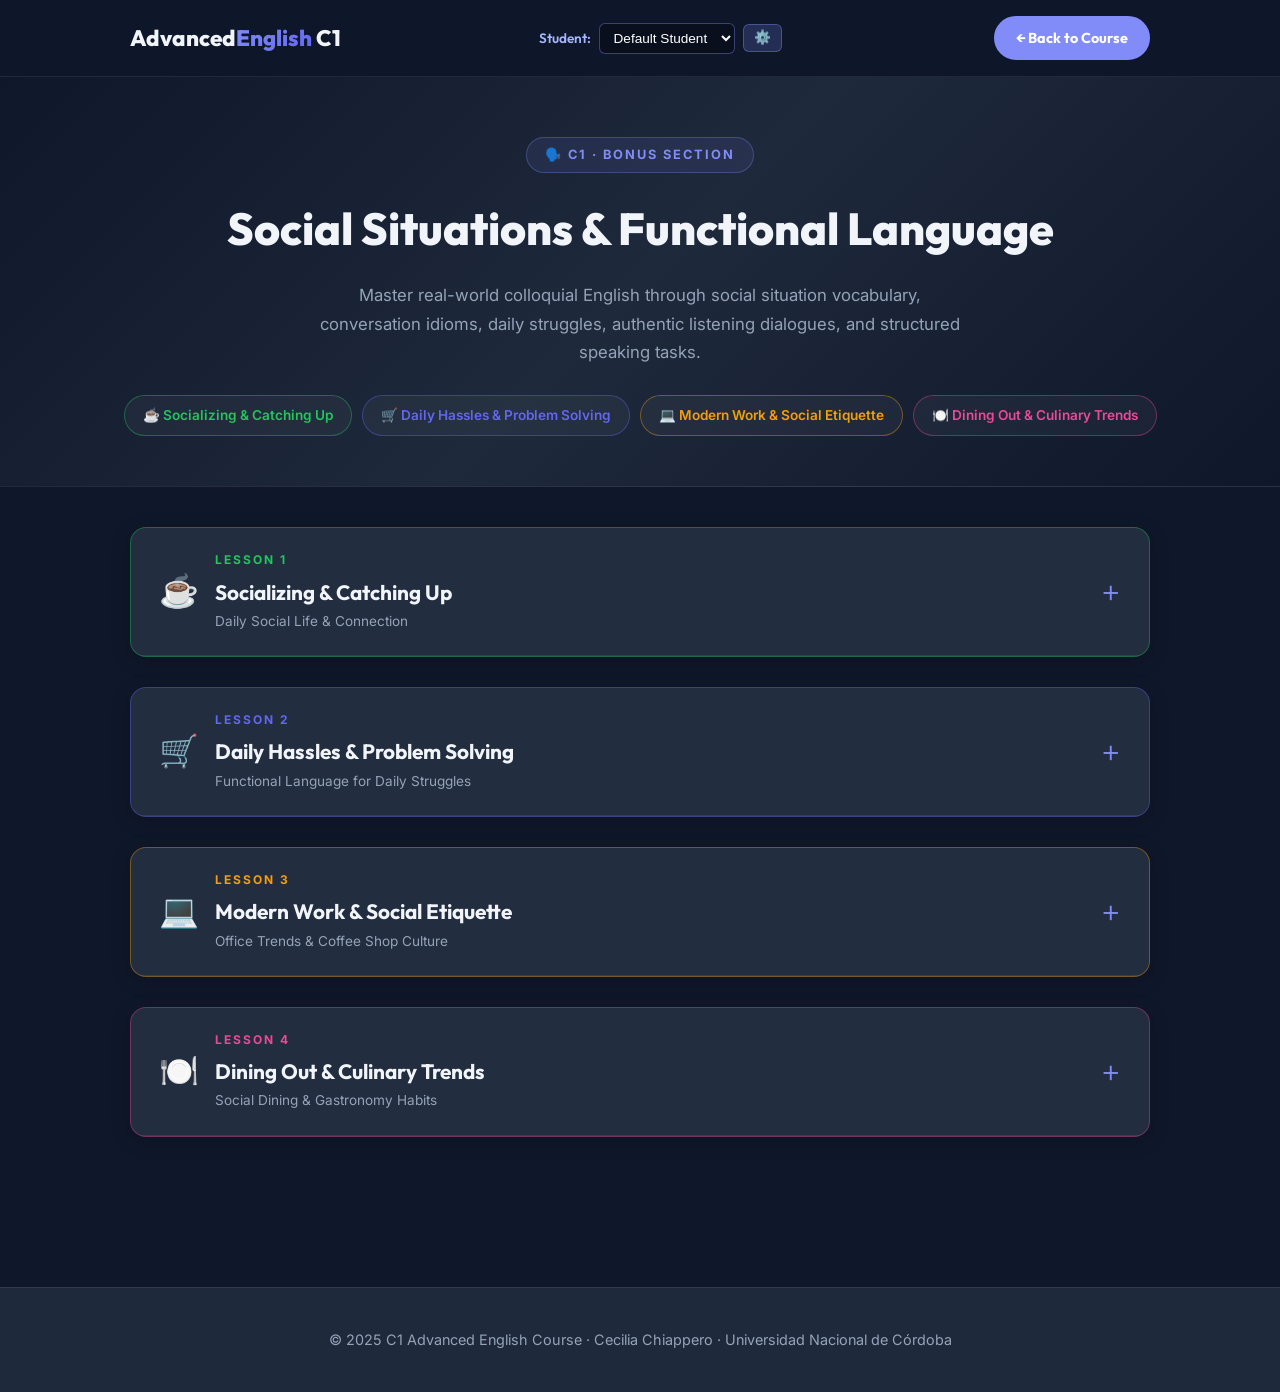
==== commit 4b6a7b21: "Add student profile (name of user) and section completion date tracking" ====
--- a/everyday.html
+++ b/everyday.html
@@ -264,38 +264,13 @@
 
 <script src="js/data_everyday.js"></script>
 <script>
-/* ── High-Quality American English Audio Engine (Web Speech API) ──────────── */
-/* 100% native — works on ALL devices (mobile, tablet, desktop) */
-/* No network dependency — instant, natural, professional American pronunciation */
-let cachedVoicesEv = [];
-let webSpeechUttsEv = [];
-let currentUttIdxEv = 0;
-let isPlayingEv = false;
-let isPausedEv = false;
-
-function getBestUSVoiceEv() {
-    if (cachedVoicesEv.length === 0 && 'speechSynthesis' in window) cachedVoicesEv = window.speechSynthesis.getVoices();
-    const voices = cachedVoicesEv;
-    if (voices.length === 0) return null;
-
-    const usVoices = voices.filter(v => v.lang === 'en-US' || v.lang.startsWith('en-US'));
-    const pool = usVoices.length > 0 ? usVoices : voices.filter(v => v.lang.startsWith('en'));
-
-    const priority = [
-        'Google US English', 'Google US', 'Google',
-        'Microsoft Aria', 'Microsoft Jenny', 'Microsoft Ana', 'Microsoft Zira', 'Microsoft',
-        'Aria', 'Jenny', 'Zira', 'Monica',
-        'Enhanced', 'Premium', 'Natural',
-        'Samantha', 'Karen', 'Victoria', 'David', 'Alex'
-    ];
-    for (const kw of priority) {
-        const match = pool.find(v => v.name.includes(kw));
-        if (match) return match;
-    }
-    return pool[0] || null;
-}
-
-function splitTextEv(text, maxLen) {
+/* ── High-Quality American English Audio Engine (Google Neural TTS) ──────────── */
+let ttsAudioEv = new Audio();
+let ttsChunksEv = [];
+let currentTtsIdxEv = 0;
+let isTtsPlayingEv = false;
+
+function splitTextEv(text, maxLen = 180) {
     const chunks = [];
     let rem = text;
     while (rem.length > 0) {
@@ -309,84 +284,271 @@
         chunks.push(rem.substring(0, idx + 1).trim());
         rem = rem.substring(idx + 1).trim();
     }
-    return chunks;
+    return chunks.filter(c => c.length > 0);
 }
 
-// IMPORTANT: speak() is called SYNCHRONOUSLY inside onclick handlers
-// so mobile browsers (iOS Safari, Android Chrome) never block the audio.
 window.speak = function(text) {
     window.stopAudio();
-    if (!text || !('speechSynthesis' in window)) return;
-
-    const cleaned = text.replace(/<[^>]+>/g, ' ').replace(/[\/\(\)\[\]]/g, ' ').replace(/&amp;/g, 'and').replace(/&quot;/g, '').replace(/&#39;/g, "'").replace(/&nbsp;/g, ' ').replace(/\s+/g, ' ').trim();
-
-    window.speechSynthesis.cancel();
-    const chunks = splitTextEv(cleaned, 180);
-    webSpeechUttsEv = [];
-    currentUttIdxEv = 0;
-
-    chunks.forEach(chunk => {
-        const trimmed = chunk.trim();
-        if (trimmed.length === 0) return;
-
-        const utt = new SpeechSynthesisUtterance(trimmed);
-        utt.lang = 'en-US';
-        utt.rate = 0.95;
-        utt.pitch = 1.0;
-        utt.volume = 1.0;
-
-        const voice = getBestUSVoiceEv();
-        if (voice) utt.voice = voice;
-
-        utt.onend = () => {
-            currentUttIdxEv++;
-            if (currentUttIdxEv < webSpeechUttsEv.length) {
-                setTimeout(() => {
-                    if (!isPausedEv) window.speechSynthesis.speak(webSpeechUttsEv[currentUttIdxEv]);
-                }, 300);
-            } else {
-                isPlayingEv = false;
+    if (!text) return;
+
+    const cleaned = text
+        .replace(/<[^>]+>/g, ' ')
+        .replace(/[\/\(\)\[\]]/g, ' ')
+        .replace(/&amp;/g, 'and')
+        .replace(/&quot;/g, '')
+        .replace(/&#39;/g, "'")
+        .replace(/&nbsp;/g, ' ')
+        .replace(/\s+/g, ' ')
+        .trim();
+
+    ttsChunksEv = splitTextEv(cleaned, 180);
+    currentTtsIdxEv = 0;
+    isTtsPlayingEv = true;
+
+    if (ttsChunksEv.length > 0) {
+        playNextTtsChunkEv();
+    }
+};
+
+function playNextTtsChunkEv() {
+    if (currentTtsIdxEv >= ttsChunksEv.length) {
+        isTtsPlayingEv = false;
+        return;
+    }
+    const chunk = ttsChunksEv[currentTtsIdxEv];
+    const url = `https://translate.google.com/translate_tts?ie=UTF-8&client=tw-ob&tl=en&q=${encodeURIComponent(chunk)}`;
+    
+    ttsAudioEv.src = url;
+    ttsAudioEv.play().catch(err => {
+        console.error("Audio playback error:", err);
+        currentTtsIdxEv++;
+        playNextTtsChunkEv();
+    });
+}
+
+ttsAudioEv.onended = () => {
+    if (isTtsPlayingEv) {
+        currentTtsIdxEv++;
+        setTimeout(() => {
+            if (isTtsPlayingEv) {
+                playNextTtsChunkEv();
             }
-        };
-
-        utt.onerror = () => {
-            currentUttIdxEv++;
-            if (currentUttIdxEv < webSpeechUttsEv.length) {
-                window.speechSynthesis.speak(webSpeechUttsEv[currentUttIdxEv]);
-            } else {
-                isPlayingEv = false;
-            }
-        };
-
-        webSpeechUttsEv.push(utt);
+        }, 400);
+    }
+};
+
+window.stopAudio = function () {
+    ttsAudioEv.pause();
+    ttsChunksEv = [];
+    currentTtsIdxEv = 0;
+    isTtsPlayingEv = false;
+};
+
+/* ── Student Profile Management ────────────────────────────────────────────── */
+function getActiveStudent() {
+    return localStorage.getItem('c1_active_student') || 'Default Student';
+}
+
+function getStudentsList() {
+    let list = localStorage.getItem('c1_students');
+    if (!list) {
+        list = ['Default Student'];
+        localStorage.setItem('c1_students', JSON.stringify(list));
+        localStorage.setItem('c1_active_student', 'Default Student');
+    }
+    try {
+        return JSON.parse(list);
+    } catch(e) {
+        return ['Default Student'];
+    }
+}
+
+function getScopedKey(key) {
+    const student = getActiveStudent();
+    return `${student}_${key}`;
+}
+
+function injectStudentSelectorEv() {
+    const container = document.querySelector('.hd-inner');
+    if (!container) return;
+    
+    let existing = document.getElementById('student-selector-container-ev');
+    if (existing) existing.remove();
+    
+    const div = document.createElement('div');
+    div.id = 'student-selector-container-ev';
+    div.style.cssText = 'display: flex; align-items: center; gap: 8px; font-family: var(--font-head); margin-right: 15px;';
+    
+    const activeStudent = getActiveStudent();
+    const list = getStudentsList();
+    
+    let optionsHtml = '';
+    list.forEach(student => {
+        const selected = student === activeStudent ? 'selected' : '';
+        optionsHtml += `<option value="${student}" ${selected}>${student}</option>`;
     });
-
-    if (webSpeechUttsEv.length > 0) {
-        isPlayingEv = true;
-        isPausedEv = false;
-        window.speechSynthesis.speak(webSpeechUttsEv[0]);
-    }
-};
-
-window.stopAudio = function () {
-    if ('speechSynthesis' in window) window.speechSynthesis.cancel();
-    webSpeechUttsEv = [];
-    currentUttIdxEv = 0;
-    isPlayingEv = false;
-    isPausedEv = false;
-};
-
-// Pre-load voices on page load
-if ('speechSynthesis' in window) {
-    cachedVoicesEv = window.speechSynthesis.getVoices();
-    if (window.speechSynthesis.onvoiceschanged !== undefined) {
-        window.speechSynthesis.onvoiceschanged = () => { cachedVoicesEv = window.speechSynthesis.getVoices(); };
-    }
-    if (cachedVoicesEv.length === 0) {
-        let att = 0;
-        const r = setInterval(() => { cachedVoicesEv = window.speechSynthesis.getVoices(); att++; if (cachedVoicesEv.length > 0 || att >= 20) clearInterval(r); }, 200);
+    
+    div.innerHTML = `
+        <span style="font-size: 0.85rem; color: #a5b4fc; font-weight: 600;">Student:</span>
+        <select id="student-select" onchange="switchStudentEv(this.value)" style="background: rgba(0, 0, 0, 0.3); border: 1px solid rgba(129,140,248,0.4); color: #fff; padding: 6px 10px; border-radius: 6px; font-size: 0.85rem; outline: none; cursor: pointer; color-scheme: dark;">
+            ${optionsHtml}
+        </select>
+        <button onclick="openStudentModalEv()" style="background: rgba(129,140,248,0.2); border: 1px solid rgba(129,140,248,0.4); color: #fff; padding: 6px 10px; border-radius: 6px; font-size: 0.85rem; cursor: pointer; display: flex; align-items: center; justify-content: center; line-height: 1;" title="Manage Students">
+            ⚙️
+        </button>
+    `;
+    
+    const backBtn = container.querySelector('.back-btn');
+    if (backBtn) {
+        container.insertBefore(div, backBtn);
+    } else {
+        container.appendChild(div);
     }
 }
+
+window.switchStudentEv = function(name) {
+    localStorage.setItem('c1_active_student', name);
+    injectStudentSelectorEv();
+    if (typeof render === 'function') {
+        render();
+    }
+    window.dispatchEvent(new Event('storage'));
+};
+
+window.openStudentModalEv = function() {
+    let modal = document.getElementById('student-modal-ev');
+    if (modal) modal.remove();
+    
+    modal = document.createElement('div');
+    modal.id = 'student-modal-ev';
+    modal.style.cssText = `
+        position: fixed; top: 0; left: 0; width: 100%; height: 100%;
+        background: rgba(0, 0, 0, 0.75); backdrop-filter: blur(8px);
+        display: flex; align-items: center; justify-content: center; z-index: 10000;
+    `;
+    
+    const activeStudent = getActiveStudent();
+    const list = getStudentsList();
+    
+    let listHtml = '';
+    list.forEach(student => {
+        const deleteButton = list.length > 1 
+            ? `<button onclick="deleteStudentEv('${student.replace(/'/g, "\\'")}')" style="background: rgba(239, 68, 68, 0.2); border: 1px solid rgba(239, 68, 68, 0.4); color: #fca5a5; padding: 4px 8px; border-radius: 4px; font-size: 0.75rem; cursor: pointer; transition: all 0.2s;">Delete ❌</button>`
+            : '';
+        const isActiveLabel = student === activeStudent ? '<span style="color: #2dd4bf; font-weight: bold; font-size: 0.8rem;">(Active)</span>' : '';
+        listHtml += `
+            <div style="display: flex; justify-content: space-between; align-items: center; padding: 8px 12px; background: rgba(255, 255, 255, 0.03); border: 1px solid rgba(255, 255, 255, 0.05); border-radius: 6px; margin-bottom: 8px;">
+                <span style="color: #fff; font-size: 0.95rem;">${student} ${isActiveLabel}</span>
+                ${deleteButton}
+            </div>
+        `;
+    });
+    
+    modal.innerHTML = `
+        <div style="background: #1e293b; border: 1px solid rgba(129, 140, 248, 0.3); border-radius: 16px; padding: 30px; width: 90%; max-width: 450px; box-shadow: 0 15px 50px rgba(0,0,0,0.5); font-family: var(--font-body); color: #f1f5f9;">
+            <h3 style="margin-top: 0; margin-bottom: 20px; font-family: var(--font-head); color: #fff; border-bottom: 1px solid rgba(255,255,255,0.08); padding-bottom: 10px; display: flex; justify-content: space-between; align-items: center;">
+                <span>👥 Manage Students</span>
+                <span style="cursor: pointer; font-size: 1.2rem; opacity: 0.7;" onclick="closeStudentModalEv()">✕</span>
+            </h3>
+            
+            <div style="max-height: 200px; overflow-y: auto; margin-bottom: 20px; padding-right: 5px;">
+                ${listHtml}
+            </div>
+            
+            <div style="border-top: 1px solid rgba(255,255,255,0.08); padding-top: 15px; margin-bottom: 20px;">
+                <label style="display: block; font-size: 0.85rem; color: #a5b4fc; margin-bottom: 6px; font-weight: 600;">Add New Student Profile:</label>
+                <div style="display: flex; gap: 8px;">
+                    <input type="text" id="new-student-name-ev" placeholder="Enter name..." style="flex: 1; background: rgba(0, 0, 0, 0.25); border: 1px solid rgba(129, 140, 248, 0.4); color: #fff; padding: 8px 12px; border-radius: 6px; font-size: 0.9rem; outline: none;">
+                    <button onclick="addNewStudentEv()" style="background: linear-gradient(135deg, #818cf8, #6366f1); border: none; color: #fff; padding: 8px 16px; border-radius: 6px; font-weight: 600; font-size: 0.9rem; cursor: pointer; transition: all 0.2s;">Add</button>
+                </div>
+            </div>
+            
+            <div style="text-align: right;">
+                <button onclick="closeStudentModalEv()" style="background: rgba(255,255,255,0.05); border: 1px solid rgba(255,255,255,0.15); color: #fff; padding: 8px 20px; border-radius: 50px; font-size: 0.85rem; cursor: pointer; transition: all 0.2s;">Close</button>
+            </div>
+        </div>
+    `;
+    
+    document.body.appendChild(modal);
+    
+    setTimeout(() => {
+        const input = document.getElementById('new-student-name-ev');
+        if (input) input.focus();
+    }, 50);
+};
+
+window.closeStudentModalEv = function() {
+    const modal = document.getElementById('student-modal-ev');
+    if (modal) modal.remove();
+};
+
+window.addNewStudentEv = function() {
+    const input = document.getElementById('new-student-name-ev');
+    if (!input) return;
+    const name = input.value.trim();
+    if (!name) {
+        alert("Please enter a valid student name.");
+        return;
+    }
+    
+    const list = getStudentsList();
+    if (list.includes(name)) {
+        alert("A student with this name already exists.");
+        return;
+    }
+    
+    list.push(name);
+    localStorage.setItem('c1_students', JSON.stringify(list));
+    localStorage.setItem('c1_active_student', name);
+    
+    closeStudentModalEv();
+    switchStudentEv(name);
+};
+
+window.deleteStudentEv = function(name) {
+    const list = getStudentsList();
+    if (list.length <= 1) {
+        alert("Cannot delete the last student profile.");
+        return;
+    }
+    
+    if (!confirm(`Are you sure you want to delete profile "${name}"? All progress for this student will be lost.`)) {
+        return;
+    }
+    
+    const index = list.indexOf(name);
+    if (index > -1) {
+        list.splice(index, 1);
+    }
+    localStorage.setItem('c1_students', JSON.stringify(list));
+    
+    const keysToRemove = [];
+    const prefix = `${name}_`;
+    for (let i = 0; i < localStorage.length; i++) {
+        const key = localStorage.key(i);
+        if (key.startsWith(prefix)) {
+            keysToRemove.push(key);
+        }
+    }
+    keysToRemove.forEach(key => localStorage.removeItem(key));
+    
+    const activeStudent = getActiveStudent();
+    if (activeStudent === name) {
+        localStorage.setItem('c1_active_student', list[0]);
+    }
+    
+    openStudentModalEv();
+    switchStudentEv(getActiveStudent());
+};
+
+window.addEventListener('storage', (e) => {
+    if (e.key === 'c1_active_student' || e.key === 'c1_students') {
+        injectStudentSelectorEv();
+        if (typeof render === 'function') {
+            render();
+        }
+    }
+});
 
 /* ── Protection ───────────────────────────────────────────────────── */
 const overlay = document.getElementById('prot-overlay');
@@ -413,6 +575,54 @@
     btn.classList.add(correct ? 'correct' : 'wrong');
 };
 
+/* ── Section Completion Bar ──────────────────────────────────── */
+function compBarEv(lessonId, sec) {
+    const key = 'c1ev_sec_l' + lessonId + '_' + sec;
+    const scopedKey = getScopedKey(key);
+    const saved = localStorage.getItem(scopedKey) || '';
+    const checked = saved ? 'checked' : '';
+    return `
+    <div style="display:flex;justify-content:space-between;align-items:center;flex-wrap:wrap;gap:8px;
+        margin-top:18px;padding:9px 14px;background:rgba(129,140,248,0.08);
+        border:1px solid rgba(129,140,248,0.25);border-radius:8px;">
+        <label style="display:flex;align-items:center;gap:7px;cursor:pointer;font-size:0.88rem;color:#a5b4fc;font-weight:600;">
+            <input type="checkbox" onchange="saveSecCompletionEv('${key}',this.checked,'secdate_${key}')"
+                ${checked} style="width:16px;height:16px;accent-color:#6366f1;cursor:pointer;">
+            ✅ Done
+        </label>
+        <div style="display:flex;align-items:center;gap:6px;">
+            <span style="font-size:0.8rem;color:#a5b4fc;">Fecha:</span>
+            <input type="date" id="secdate_${key}" value="${saved}"
+                onchange="saveSecDateEv('${key}',this.value)"
+                style="background:rgba(0,0,0,0.25);border:1px solid rgba(129,140,248,0.35);
+                color:#fff;padding:3px 7px;border-radius:4px;font-size:0.82rem;
+                outline:none;color-scheme:dark;">
+        </div>
+    </div>`;
+}
+
+window.saveSecCompletionEv = function(key, isChecked, dateInputId) {
+    const dateInput = document.getElementById(dateInputId);
+    const scopedKey = getScopedKey(key);
+    if (isChecked) {
+        const today = new Date().toISOString().substr(0,10);
+        if (dateInput) dateInput.value = today;
+        localStorage.setItem(scopedKey, today);
+    } else {
+        if (dateInput) dateInput.value = '';
+        localStorage.removeItem(scopedKey);
+    }
+};
+
+window.saveSecDateEv = function(key, dateStr) {
+    const scopedKey = getScopedKey(key);
+    if (dateStr) {
+        localStorage.setItem(scopedKey, dateStr);
+    } else {
+        localStorage.removeItem(scopedKey);
+    }
+};
+
 /* ── Render ───────────────────────────────────────────────────────── */
 function render(){
     const pills = document.getElementById('topic-pills');
@@ -448,7 +658,7 @@
 
             <!-- 1. SOCIAL SITUATIONS VOCAB -->
             <div class="sec">
-                <span class="sec-label" style="color:${lesson.color};border-color:${lesson.colorBorder};background:${lesson.colorLight};">🗣️ Social Situations Vocabulary</span>
+                <span class="sec-label" style="color:${lesson.color};border-color:${lesson.colorBorder};background:${lesson.colorLight};">A1. Social Situations Vocabulary</span>
                 <h3>Key Words for Social Interactions</h3>
                 <p style="font-size:0.9rem;color:var(--muted);margin-bottom:16px;">🔊 Click the speaker to hear each word pronounced in American English.</p>
                 <div class="vocab-grid">
@@ -462,11 +672,12 @@
                         <span class="v-ex">"${v.example}"</span>
                     </div>`).join('')}
                 </div>
+                ${compBarEv(lesson.id, 'vocabulary')}
             </div>
 
             <!-- 2. TRENDING SOCIAL NEWS -->
             <div class="sec">
-                <span class="sec-label" style="color:${lesson.color};border-color:${lesson.colorBorder};background:${lesson.colorLight};">📰 Trending Social News</span>
+                <span class="sec-label" style="color:${lesson.color};border-color:${lesson.colorBorder};background:${lesson.colorLight};">B1. Trending Social News</span>
                 <h3>Modern Lifestyle &amp; Trend in Focus</h3>
                 <div class="ca-card">
                     <div class="ca-headline-bar">
@@ -490,11 +701,12 @@
                         </div>`).join('')}
                     </div>
                 </div>
+                ${compBarEv(lesson.id, 'news')}
             </div>
 
             <!-- 3. IDIOMS -->
             <div class="sec">
-                <span class="sec-label" style="color:${lesson.color};border-color:${lesson.colorBorder};background:${lesson.colorLight};">💬 Everyday Colloquial Idioms</span>
+                <span class="sec-label" style="color:${lesson.color};border-color:${lesson.colorBorder};background:${lesson.colorLight};">C1. Everyday Colloquial Idioms</span>
                 <h3>Natural Expressions Used in Real Conversations</h3>
                 <div class="idioms-grid">
                     ${lesson.idioms.map(id=>`
@@ -507,11 +719,12 @@
                         <span class="idiom-ex">✏️ ${id.example}</span>
                     </div>`).join('')}
                 </div>
+                ${compBarEv(lesson.id, 'idioms')}
             </div>
 
             <!-- 4. LISTENING -->
             <div class="sec">
-                <span class="sec-label" style="color:${lesson.color};border-color:${lesson.colorBorder};background:${lesson.colorLight};">🎧 Listening</span>
+                <span class="sec-label" style="color:${lesson.color};border-color:${lesson.colorBorder};background:${lesson.colorLight};">D1. Listening</span>
                 <h3>${lesson.listening.title}</h3>
                 <div class="player-bar">
                     <button class="play-btn" style="width:44px;height:44px;font-size:1.1rem;background:${lesson.color};" onclick="speak('${lesson.listening.transcript.replace(/'/g,"\\'")}')">▶</button>
@@ -530,11 +743,12 @@
                         </div>
                     </div>`).join('')}
                 </div>
+                ${compBarEv(lesson.id, 'listening')}
             </div>
 
             <!-- 5. FILL BLANKS -->
             <div class="sec">
-                <span class="sec-label" style="color:${lesson.color};border-color:${lesson.colorBorder};background:${lesson.colorLight};">✏️ Practice</span>
+                <span class="sec-label" style="color:${lesson.color};border-color:${lesson.colorBorder};background:${lesson.colorLight};">E1. Practice</span>
                 <h3>Fill in the Blank — Vocabulary &amp; Idioms in Context</h3>
                 ${lesson.fillBlanks.map((fb,fi)=>`
                 <div class="blank-item">
@@ -544,11 +758,12 @@
                         <button class="opt-btn" onclick="checkOpt(this,${oi===fb.correct})">${o}</button>`).join('')}
                     </div>
                 </div>`).join('')}
+                ${compBarEv(lesson.id, 'practice')}
             </div>
 
             <!-- 6. DISCUSSION -->
             <div class="sec">
-                <span class="sec-label" style="color:${lesson.color};border-color:${lesson.colorBorder};background:${lesson.colorLight};">🎙️ Speaking &amp; Writing</span>
+                <span class="sec-label" style="color:${lesson.color};border-color:${lesson.colorBorder};background:${lesson.colorLight};">F1. Speaking &amp; Writing</span>
                 <h3>Discussion Task</h3>
                 <div class="discussion-box" style="border-left-color:${lesson.color} !important; display: flex; flex-direction: column; gap: 15px;">
                     <p class="discussion-prompt" style="color:${lesson.color}; margin-bottom: 0;">🗣️ ${lesson.discussion.prompt}</p>
@@ -561,6 +776,7 @@
                         Send task to teacher
                     </button>
                 </div>
+                ${compBarEv(lesson.id, 'discussion')}
             </div>
 
         </div>`;
@@ -588,7 +804,10 @@
     window.open(whatsappUrl, '_blank');
 }
 
-document.addEventListener('DOMContentLoaded', render);
+document.addEventListener('DOMContentLoaded', () => {
+    injectStudentSelectorEv();
+    render();
+});
 </script>
 </body>
 </html>
